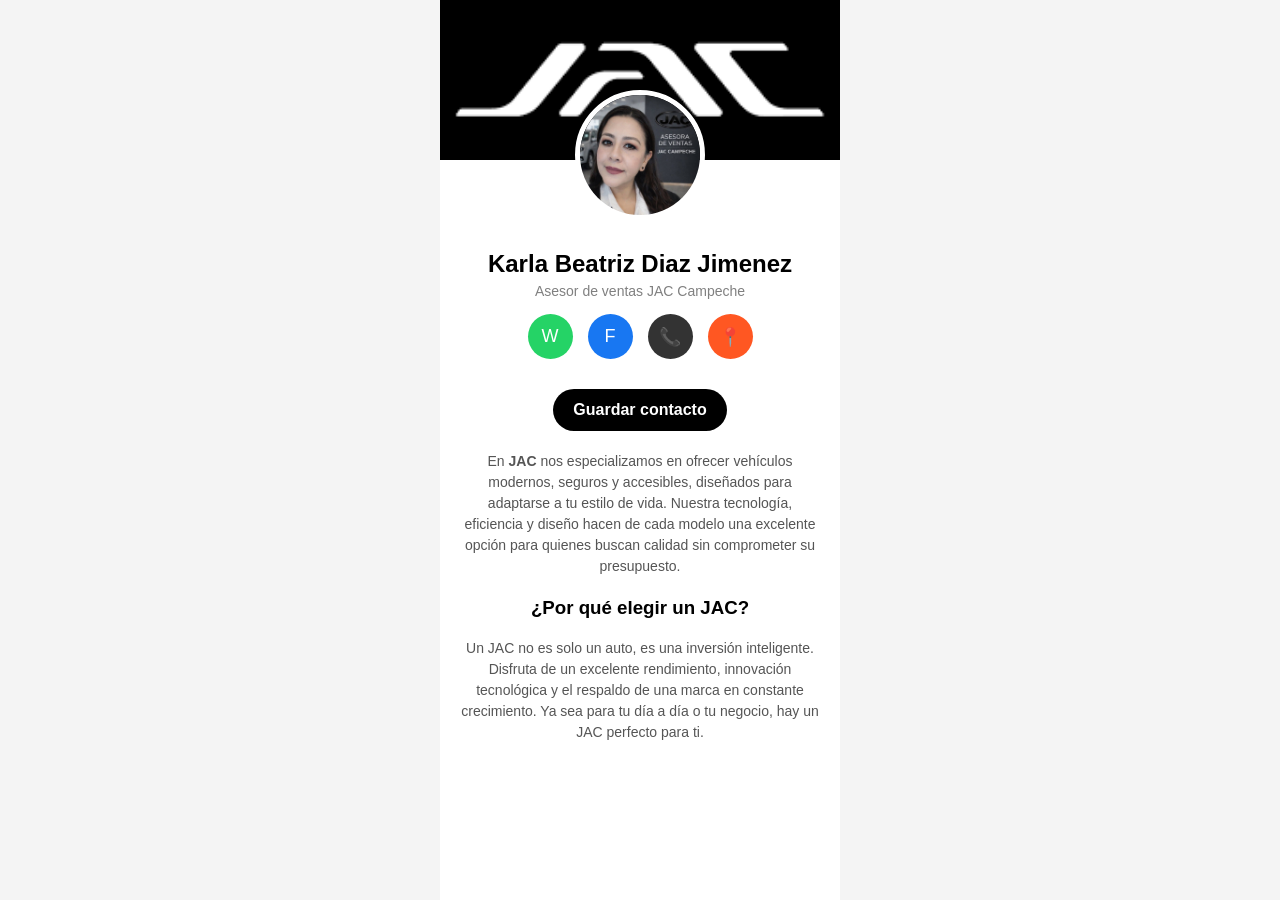
==== index.html @ d9a0061c "Primer sitio NFC Cards MX" ====
<!DOCTYPE html>
<html lang="es">
<head>
  <meta charset="UTF-8">
  <meta name="viewport" content="width=device-width, initial-scale=1.0">
  <title>Tarjeta Digital</title>

  <style>
    body {
      margin: 0;
      font-family: Arial, sans-serif;
      background: #f4f4f4;
    }

    .container {
      max-width: 400px;
      margin: auto;
      background: white;
      min-height: 100vh;
    }

    /* PORTADA */
    .header {
      height: 160px;
      background: url('src/logo.jpg') center/cover no-repeat;
      position: relative;
    }

    /* FOTO PERFIL */
    .profile-img {
      width: 120px;
      height: 120px;
      border-radius: 50%;
      object-fit: cover;
      border: 5px solid white;
      position: absolute;
      bottom: -60px;
      left: 50%;
      transform: translateX(-50%);
      background: white;
    }

    .content {
      padding: 80px 20px 20px;
      text-align: center;
    }

    h2 {
      margin: 10px 0 5px;
    }

    .subtitle {
      color: gray;
      font-size: 14px;
      margin-bottom: 15px;
    }

    /* ICONOS */
    .icons {
      display: flex;
      justify-content: center;
      gap: 15px;
      margin: 15px 0;
    }

    .icon-btn {
      width: 45px;
      height: 45px;
      border-radius: 50%;
      display: flex;
      align-items: center;
      justify-content: center;
      color: white;
      text-decoration: none;
      font-size: 18px;
    }

    .whatsapp { background: #25D366; }
    .facebook { background: #1877F2; }
    .phone { background: #333; }
    .location { background: #ff5722; }

    /* BOTÓN CONTACTO */
    .save-contact {
      display: inline-block;
      margin-top: 15px;
      padding: 12px 20px;
      background: black;
      color: white;
      border-radius: 25px;
      text-decoration: none;
      font-weight: bold;
    }

    /* TEXTO */
    .info {
      margin-top: 20px;
      text-align: center;
    }

    .info p {
      font-size: 14px;
      color: #555;
      line-height: 1.5;
    }

    .info h3 {
      margin-top: 20px;
    }

  </style>
</head>

<body>

  <div class="container">

    <!-- PORTADA -->
    <div class="header">
      <img src="src/Karla.jpg" class="profile-img">
    </div>

    <!-- CONTENIDO -->
    <div class="content">

      <h2>Karla Beatriz Diaz Jimenez</h2>
      <div class="subtitle">Asesor de ventas JAC Campeche</div>

      <!-- ICONOS -->
      <div class="icons">
        <a class="icon-btn whatsapp" href="https://wa.me/5219811570813" target="_blank">W</a>
        <a class="icon-btn facebook" href="https://www.facebook.com/share/17Bwk27FeB/" target="_blank">F</a>
        <a class="icon-btn phone" href="tel:9811570813">📞</a>
        <a class="icon-btn location" href="https://share.google/WEWTahcVkyHODmP9m" target="_blank">📍</a>
      </div>

      <!-- BOTÓN -->

      <a class="save-contact" href="contacto.vcf" download>
      Guardar contacto
     </a>
  

      <!-- TEXTO EMPRESA -->
      <div class="info">
        <p>
          En <strong>JAC</strong> nos especializamos en ofrecer vehículos modernos, seguros y accesibles, diseñados para adaptarse a tu estilo de vida.
          Nuestra tecnología, eficiencia y diseño hacen de cada modelo una excelente opción para quienes buscan calidad sin comprometer su presupuesto.
        </p>

        <h3>¿Por qué elegir un JAC?</h3>

        <p>
          Un JAC no es solo un auto, es una inversión inteligente. Disfruta de un excelente rendimiento, innovación tecnológica y el respaldo de una marca en constante crecimiento.
          Ya sea para tu día a día o tu negocio, hay un JAC perfecto para ti.
        </p>
      </div>

    </div>

  </div>

</body>
</html>
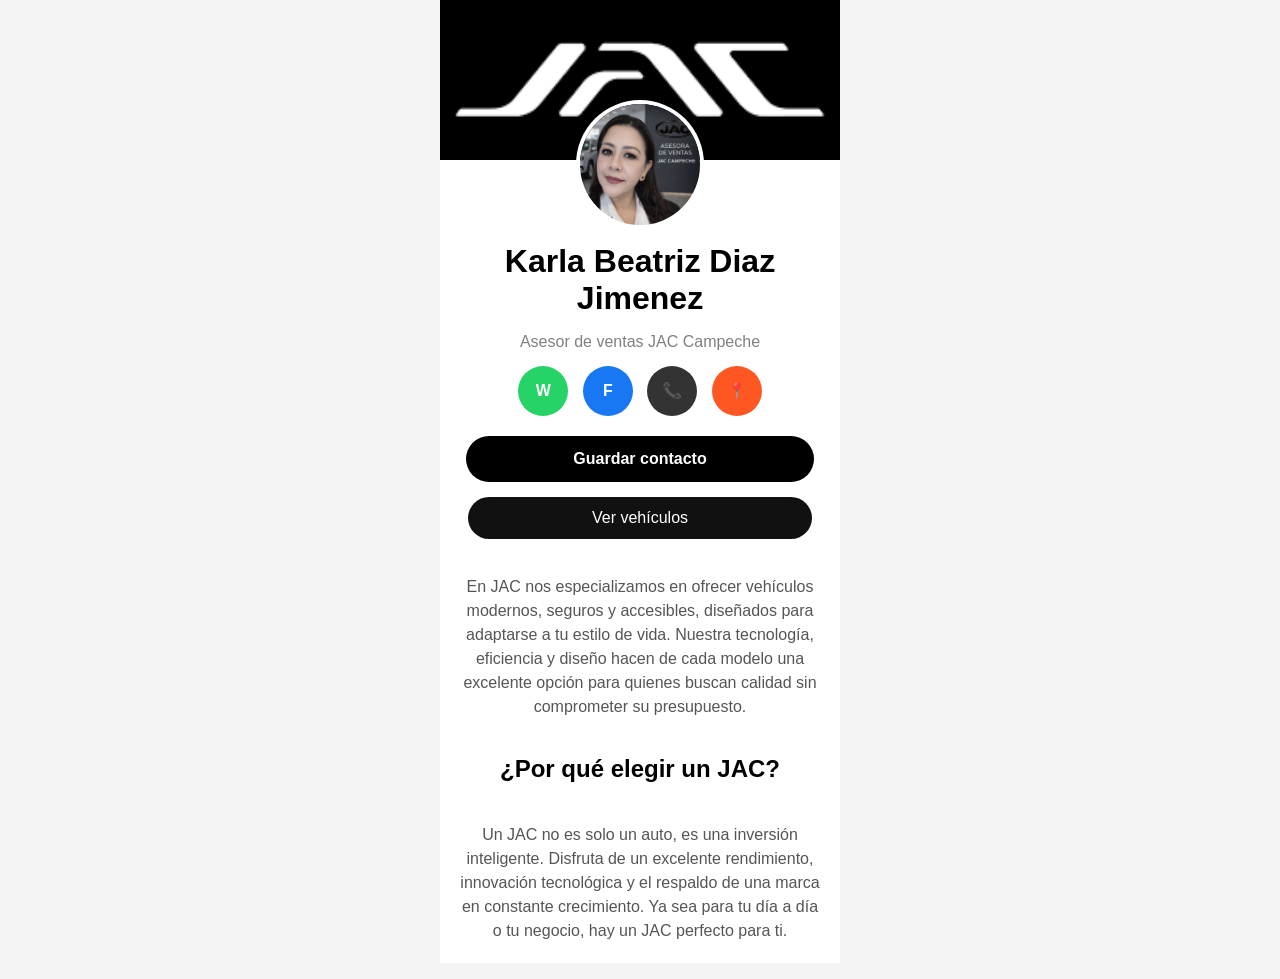
==== commit d7922a8b: "tarjeta karla lista" ====
--- a/index.html
+++ b/index.html
@@ -1,164 +1,65 @@
 <!DOCTYPE html>
 <html lang="es">
 <head>
-  <meta charset="UTF-8">
-  <meta name="viewport" content="width=device-width, initial-scale=1.0">
-  <title>Tarjeta Digital</title>
+<meta charset="UTF-8">
+<meta name="viewport" content="width=device-width, initial-scale=1.0">
+<title>Tarjeta Digital</title>
 
-  <style>
-    body {
-      margin: 0;
-      font-family: Arial, sans-serif;
-      background: #f4f4f4;
-    }
-
-    .container {
-      max-width: 400px;
-      margin: auto;
-      background: white;
-      min-height: 100vh;
-    }
-
-    /* PORTADA */
-    .header {
-      height: 160px;
-      background: url('src/logo.jpg') center/cover no-repeat;
-      position: relative;
-    }
-
-    /* FOTO PERFIL */
-    .profile-img {
-      width: 120px;
-      height: 120px;
-      border-radius: 50%;
-      object-fit: cover;
-      border: 5px solid white;
-      position: absolute;
-      bottom: -60px;
-      left: 50%;
-      transform: translateX(-50%);
-      background: white;
-    }
-
-    .content {
-      padding: 80px 20px 20px;
-      text-align: center;
-    }
-
-    h2 {
-      margin: 10px 0 5px;
-    }
-
-    .subtitle {
-      color: gray;
-      font-size: 14px;
-      margin-bottom: 15px;
-    }
-
-    /* ICONOS */
-    .icons {
-      display: flex;
-      justify-content: center;
-      gap: 15px;
-      margin: 15px 0;
-    }
-
-    .icon-btn {
-      width: 45px;
-      height: 45px;
-      border-radius: 50%;
-      display: flex;
-      align-items: center;
-      justify-content: center;
-      color: white;
-      text-decoration: none;
-      font-size: 18px;
-    }
-
-    .whatsapp { background: #25D366; }
-    .facebook { background: #1877F2; }
-    .phone { background: #333; }
-    .location { background: #ff5722; }
-
-    /* BOTÓN CONTACTO */
-    .save-contact {
-      display: inline-block;
-      margin-top: 15px;
-      padding: 12px 20px;
-      background: black;
-      color: white;
-      border-radius: 25px;
-      text-decoration: none;
-      font-weight: bold;
-    }
-
-    /* TEXTO */
-    .info {
-      margin-top: 20px;
-      text-align: center;
-    }
-
-    .info p {
-      font-size: 14px;
-      color: #555;
-      line-height: 1.5;
-    }
-
-    .info h3 {
-      margin-top: 20px;
-    }
-
-  </style>
+<link rel="stylesheet" href="css/styles.css">
 </head>
 
 <body>
 
-  <div class="container">
+<div class="container">
 
     <!-- PORTADA -->
-    <div class="header">
-      <img src="src/Karla.jpg" class="profile-img">
+    <div class="header"></div>
+
+    <!-- FOTO -->
+    <img src="src/Karla.jpg" class="profile-img">
+
+    <!-- NOMBRE -->
+    <h1>Karla Beatriz Diaz Jimenez</h1>
+    <p class="subtitle">Asesor de ventas JAC Campeche</p>
+
+    <!-- ICONOS -->
+    <div class="icons">
+        <!-- WhatsApp -->
+        <a href="https://wa.me/5219811570813" target="_blank" class="whatsapp">W</a>
+
+        <!-- Facebook -->
+        <a href="https://www.facebook.com/share/17Bwk27FeB/" target="_blank" class="facebook">F</a>
+
+        <!-- CONTACTO (VCF) -->
+        <a href="contacto.vcf" class="phone">📞</a>
+
+        <!-- UBICACIÓN -->
+        <a href="https://maps.app.goo.gl/nFrLwPjwnAX1MWM28" target="_blank" class="location">📍</a>
     </div>
 
-    <!-- CONTENIDO -->
-    <div class="content">
+    <!-- BOTÓN CONTACTO -->
+    <a href="contacto.vcf" class="btn">Guardar contacto</a>
 
-      <h2>Karla Beatriz Diaz Jimenez</h2>
-      <div class="subtitle">Asesor de ventas JAC Campeche</div>
+    <!-- BOTÓN VEHÍCULOS -->
+    <a href="autos.html" class="btn-autos">Ver vehículos</a>
 
-      <!-- ICONOS -->
-      <div class="icons">
-        <a class="icon-btn whatsapp" href="https://wa.me/5219811570813" target="_blank">W</a>
-        <a class="icon-btn facebook" href="https://www.facebook.com/share/17Bwk27FeB/" target="_blank">F</a>
-        <a class="icon-btn phone" href="tel:9811570813">📞</a>
-        <a class="icon-btn location" href="https://share.google/WEWTahcVkyHODmP9m" target="_blank">📍</a>
-      </div>
+    <!-- DESCRIPCIÓN -->
+    <p class="info">
+        En JAC nos especializamos en ofrecer vehículos modernos, seguros y accesibles,
+        diseñados para adaptarse a tu estilo de vida. Nuestra tecnología, eficiencia y diseño
+        hacen de cada modelo una excelente opción para quienes buscan calidad sin comprometer
+        su presupuesto.
+    </p>
 
-      <!-- BOTÓN -->
+    <h2>¿Por qué elegir un JAC?</h2>
 
-      <a class="save-contact" href="contacto.vcf" download>
-      Guardar contacto
-     </a>
-  
+    <p class="info">
+        Un JAC no es solo un auto, es una inversión inteligente. Disfruta de un excelente
+        rendimiento, innovación tecnológica y el respaldo de una marca en constante crecimiento.
+        Ya sea para tu día a día o tu negocio, hay un JAC perfecto para ti.
+    </p>
 
-      <!-- TEXTO EMPRESA -->
-      <div class="info">
-        <p>
-          En <strong>JAC</strong> nos especializamos en ofrecer vehículos modernos, seguros y accesibles, diseñados para adaptarse a tu estilo de vida.
-          Nuestra tecnología, eficiencia y diseño hacen de cada modelo una excelente opción para quienes buscan calidad sin comprometer su presupuesto.
-        </p>
-
-        <h3>¿Por qué elegir un JAC?</h3>
-
-        <p>
-          Un JAC no es solo un auto, es una inversión inteligente. Disfruta de un excelente rendimiento, innovación tecnológica y el respaldo de una marca en constante crecimiento.
-          Ya sea para tu día a día o tu negocio, hay un JAC perfecto para ti.
-        </p>
-      </div>
-
-    </div>
-
-  </div>
+</div>
 
 </body>
 </html>
--- a/css/styles.css
+++ b/css/styles.css
@@ -0,0 +1,93 @@
+body {
+    margin: 0;
+    font-family: Arial;
+    background: #f4f4f4;
+}
+
+.container {
+    max-width: 400px;
+    margin: auto;
+    background: white;
+    min-height: 100vh;
+    text-align: center;
+}
+
+/* PORTADA */
+.header {
+    height: 160px;
+    background: url('../src/logo.jpg') center/cover no-repeat;
+}
+
+/* FOTO */
+.profile-img {
+    width: 120px;
+    border-radius: 50%;
+    margin-top: -60px;
+    border: 4px solid white;
+}
+
+/* TEXTOS */
+h1 {
+    margin: 10px 0 5px;
+}
+
+.subtitle {
+    color: gray;
+    margin-bottom: 10px;
+}
+
+/* ICONOS */
+.icons a {
+    margin: 5px;
+    display: inline-flex;
+    justify-content: center;
+    align-items: center;
+    width: 50px;
+    height: 50px;
+    border-radius: 50%;
+    text-decoration: none;
+    color: white;
+    font-weight: bold;
+}
+
+/* COLORES */
+.whatsapp { background: #25D366; }
+.facebook { background: #1877F2; }
+.phone { background: #333; }
+.location { background: #ff5722; }
+
+/* BOTONES */
+.btn {
+    display: block;
+    width: 80%;
+    margin: 15px auto;
+    padding: 14px;
+    background: black;
+    color: white;
+    border-radius: 30px;
+    text-decoration: none;
+    font-weight: bold;
+}
+
+.btn-autos {
+    display: block;
+    width: 80%;
+    margin: 10px auto;
+    padding: 12px;
+    background: #111;
+    color: white;
+    border-radius: 30px;
+    text-decoration: none;
+}
+
+/* INFO */
+.info {
+    padding: 20px;
+    color: #555;
+    line-height: 1.5;
+}
+
+/* TITULO */
+h2 {
+    margin-top: 10px;
+}
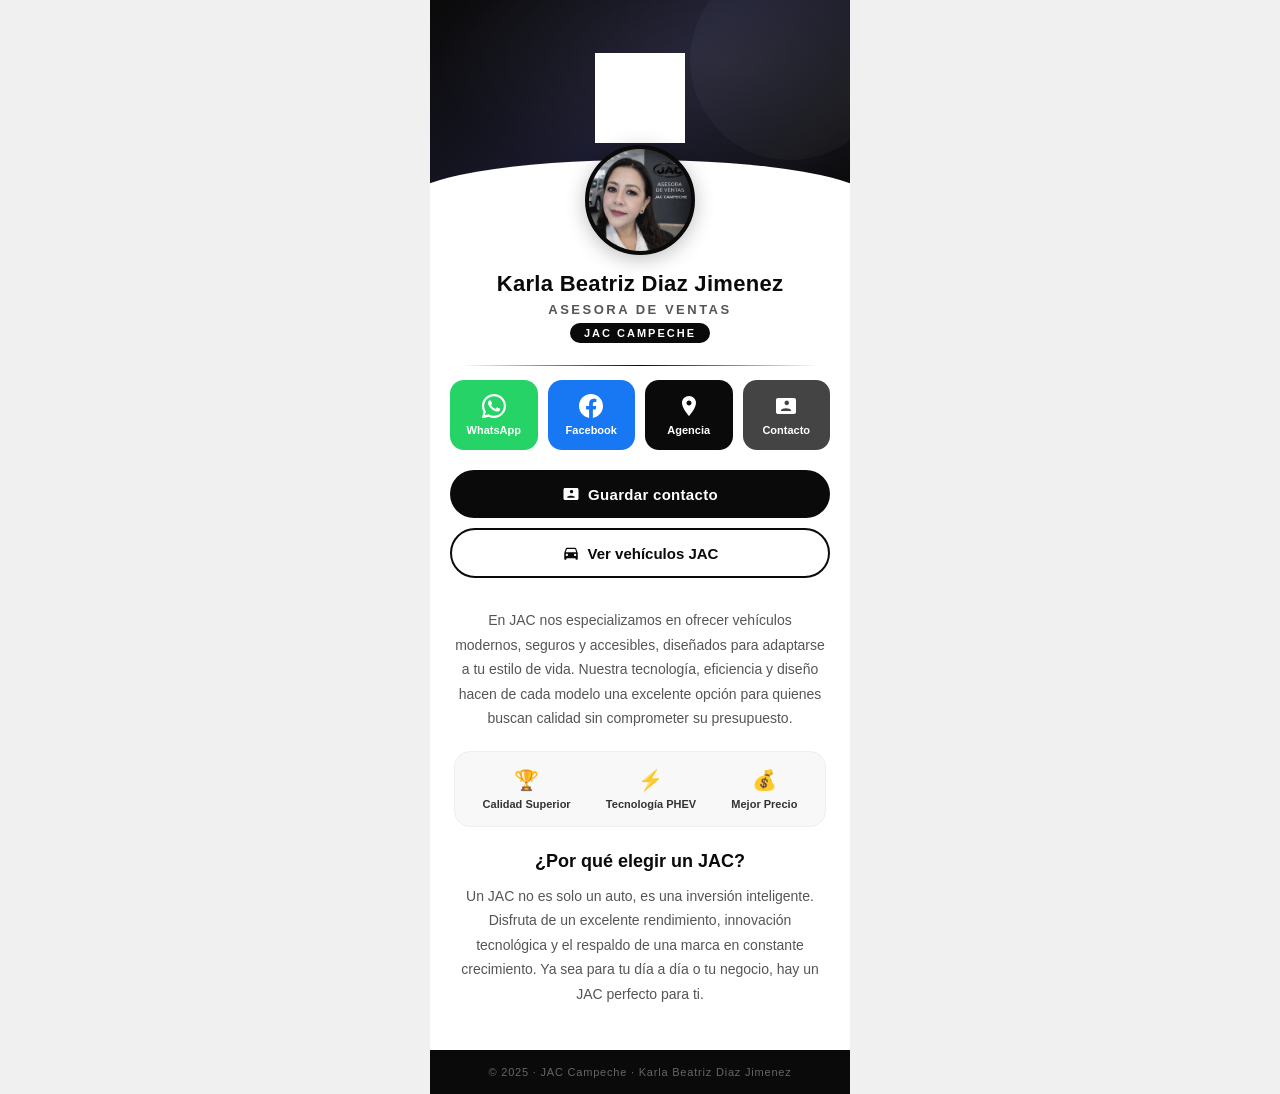
==== commit d62e8d18: "cambio de imagen y pdfs" ====
--- a/index.html
+++ b/index.html
@@ -3,63 +3,112 @@
 <head>
 <meta charset="UTF-8">
 <meta name="viewport" content="width=device-width, initial-scale=1.0">
-<title>Tarjeta Digital</title>
-
+<title>Karla Diaz – Asesora JAC Campeche</title>
 <link rel="stylesheet" href="css/styles.css">
 </head>
-
 <body>
 
 <div class="container">
 
-    <!-- PORTADA -->
-    <div class="header"></div>
+  <!-- HERO -->
+  <div class="hero">
+    <div class="hero-overlay"></div>
+    <div class="hero-content">
+      <img src="src/logo.jpg" alt="JAC" class="hero-logo"
+           onerror="this.style.display='none'; this.nextElementSibling.style.display='block'">
+      <span class="hero-logo-fallback" style="display:none;">JAC</span>
+    </div>
+  </div>
 
-    <!-- FOTO -->
-    <img src="src/Karla.jpg" class="profile-img">
+  <!-- FOTO -->
+  <div class="avatar-wrap">
+    <div class="avatar-ring">
+      <img src="src/Karla.jpg" alt="Karla Diaz" class="profile-img"
+           onerror="this.style.display='none'; this.nextElementSibling.style.display='flex'">
+      <div class="avatar-fallback">KD</div>
+    </div>
+  </div>
 
-    <!-- NOMBRE -->
+  <!-- DATOS -->
+  <div class="info-block">
     <h1>Karla Beatriz Diaz Jimenez</h1>
-    <p class="subtitle">Asesor de ventas JAC Campeche</p>
+    <p class="role">Asesora de Ventas</p>
+    <p class="brand-tag">JAC Campeche</p>
+  </div>
 
-    <!-- ICONOS -->
-    <div class="icons">
-        <!-- WhatsApp -->
-        <a href="https://wa.me/5219811570813" target="_blank" class="whatsapp">W</a>
+  <div class="divider"><span></span></div>
 
-        <!-- Facebook -->
-        <a href="https://www.facebook.com/share/17Bwk27FeB/" target="_blank" class="facebook">F</a>
+  <!-- ICONOS SOCIALES -->
+  <div class="social-grid">
+    <a href="https://wa.me/5219811570813" target="_blank" class="social-btn whatsapp">
+      <svg viewBox="0 0 24 24" fill="currentColor"><path d="M17.472 14.382c-.297-.149-1.758-.867-2.03-.967-.273-.099-.471-.148-.67.15-.197.297-.767.966-.94 1.164-.173.199-.347.223-.644.075-.297-.15-1.255-.463-2.39-1.475-.883-.788-1.48-1.761-1.653-2.059-.173-.297-.018-.458.13-.606.134-.133.298-.347.446-.52.149-.174.198-.298.298-.497.099-.198.05-.371-.025-.52-.075-.149-.669-1.612-.916-2.207-.242-.579-.487-.5-.669-.51-.173-.008-.371-.01-.57-.01-.198 0-.52.074-.792.372-.272.297-1.04 1.016-1.04 2.479 0 1.462 1.065 2.875 1.213 3.074.149.198 2.096 3.2 5.077 4.487.709.306 1.262.489 1.694.625.712.227 1.36.195 1.871.118.571-.085 1.758-.719 2.006-1.413.248-.694.248-1.289.173-1.413-.074-.124-.272-.198-.57-.347zM12 0C5.373 0 0 5.373 0 12c0 2.127.558 4.121 1.531 5.847L.057 23.578a.563.563 0 00.666.726l5.898-1.545A11.945 11.945 0 0012 24c6.627 0 12-5.373 12-12S18.627 0 12 0zm0 21.818a9.805 9.805 0 01-5.032-1.386l-.361-.215-3.739.98.998-3.638-.235-.374A9.817 9.817 0 012.182 12C2.182 6.57 6.57 2.182 12 2.182S21.818 6.57 21.818 12 17.43 21.818 12 21.818z"/></svg>
+      <span>WhatsApp</span>
+    </a>
 
-        <!-- CONTACTO (VCF) -->
-        <a href="contacto.vcf" class="phone">📞</a>
+    <a href="https://www.facebook.com/share/17Bwk27FeB/" target="_blank" class="social-btn facebook">
+      <svg viewBox="0 0 24 24" fill="currentColor"><path d="M24 12.073c0-6.627-5.373-12-12-12s-12 5.373-12 12c0 5.99 4.388 10.954 10.125 11.854v-8.385H7.078v-3.47h3.047V9.43c0-3.007 1.792-4.669 4.533-4.669 1.312 0 2.686.235 2.686.235v2.953H15.83c-1.491 0-1.956.925-1.956 1.874v2.25h3.328l-.532 3.47h-2.796v8.385C19.612 23.027 24 18.062 24 12.073z"/></svg>
+      <span>Facebook</span>
+    </a>
 
-        <!-- UBICACIÓN -->
-        <a href="https://maps.app.goo.gl/nFrLwPjwnAX1MWM28" target="_blank" class="location">📍</a>
+    <a href="https://maps.app.goo.gl/nFrLwPjwnAX1MWM28" target="_blank" class="social-btn location">
+      <svg viewBox="0 0 24 24" fill="currentColor"><path d="M12 2C8.13 2 5 5.13 5 9c0 5.25 7 13 7 13s7-7.75 7-13c0-3.87-3.13-7-7-7zm0 9.5c-1.38 0-2.5-1.12-2.5-2.5s1.12-2.5 2.5-2.5 2.5 1.12 2.5 2.5-1.12 2.5-2.5 2.5z"/></svg>
+      <span>Agencia</span>
+    </a>
+
+    <a href="contacto.vcf" class="social-btn contact">
+      <svg viewBox="0 0 24 24" fill="currentColor"><path d="M20 4H4c-1.1 0-2 .9-2 2v12c0 1.1.9 2 2 2h16c1.1 0 2-.9 2-2V6c0-1.1-.9-2-2-2zm-8 2.75A2.25 2.25 0 1112 11a2.25 2.25 0 010-4.25zM17 17H7v-.75c0-1.33 2.67-2 5-2s5 .67 5 2V17z"/></svg>
+      <span>Contacto</span>
+    </a>
+  </div>
+
+  <!-- BOTONES CTA -->
+  <div class="cta-section">
+    <a href="contacto.vcf" class="btn-primary">
+      <svg viewBox="0 0 24 24" fill="currentColor" width="18" height="18"><path d="M20 4H4c-1.1 0-2 .9-2 2v12c0 1.1.9 2 2 2h16c1.1 0 2-.9 2-2V6c0-1.1-.9-2-2-2zm-8 2.75A2.25 2.25 0 1112 11a2.25 2.25 0 010-4.25zM17 17H7v-.75c0-1.33 2.67-2 5-2s5 .67 5 2V17z"/></svg>
+      Guardar contacto
+    </a>
+    <a href="autos.html" class="btn-secondary">
+      <svg viewBox="0 0 24 24" fill="currentColor" width="18" height="18"><path d="M18.92 6.01C18.72 5.42 18.16 5 17.5 5h-11c-.66 0-1.21.42-1.42 1.01L3 12v8c0 .55.45 1 1 1h1c.55 0 1-.45 1-1v-1h12v1c0 .55.45 1 1 1h1c.55 0 1-.45 1-1v-8l-2.08-5.99zM6.5 16c-.83 0-1.5-.67-1.5-1.5S5.67 13 6.5 13s1.5.67 1.5 1.5S7.33 16 6.5 16zm11 0c-.83 0-1.5-.67-1.5-1.5s.67-1.5 1.5-1.5 1.5.67 1.5 1.5-.67 1.5-1.5 1.5zM5 11l1.5-4.5h11L19 11H5z"/></svg>
+      Ver vehículos JAC
+    </a>
+  </div>
+
+  <!-- DESCRIPCIÓN -->
+  <div class="desc-section">
+    <p class="desc-text">
+      En JAC nos especializamos en ofrecer vehículos modernos, seguros y accesibles,
+      diseñados para adaptarse a tu estilo de vida. Nuestra tecnología, eficiencia y diseño
+      hacen de cada modelo una excelente opción para quienes buscan calidad sin comprometer
+      su presupuesto.
+    </p>
+
+    <div class="highlight-bar">
+      <div class="highlight-item">
+        <span class="highlight-icon">🏆</span>
+        <span>Calidad Superior</span>
+      </div>
+      <div class="highlight-item">
+        <span class="highlight-icon">⚡</span>
+        <span>Tecnología PHEV</span>
+      </div>
+      <div class="highlight-item">
+        <span class="highlight-icon">💰</span>
+        <span>Mejor Precio</span>
+      </div>
     </div>
 
-    <!-- BOTÓN CONTACTO -->
-    <a href="contacto.vcf" class="btn">Guardar contacto</a>
+    <h2>¿Por qué elegir un JAC?</h2>
+    <p class="desc-text">
+      Un JAC no es solo un auto, es una inversión inteligente. Disfruta de un excelente
+      rendimiento, innovación tecnológica y el respaldo de una marca en constante crecimiento.
+      Ya sea para tu día a día o tu negocio, hay un JAC perfecto para ti.
+    </p>
+  </div>
 
-    <!-- BOTÓN VEHÍCULOS -->
-    <a href="autos.html" class="btn-autos">Ver vehículos</a>
-
-    <!-- DESCRIPCIÓN -->
-    <p class="info">
-        En JAC nos especializamos en ofrecer vehículos modernos, seguros y accesibles,
-        diseñados para adaptarse a tu estilo de vida. Nuestra tecnología, eficiencia y diseño
-        hacen de cada modelo una excelente opción para quienes buscan calidad sin comprometer
-        su presupuesto.
-    </p>
-
-    <h2>¿Por qué elegir un JAC?</h2>
-
-    <p class="info">
-        Un JAC no es solo un auto, es una inversión inteligente. Disfruta de un excelente
-        rendimiento, innovación tecnológica y el respaldo de una marca en constante crecimiento.
-        Ya sea para tu día a día o tu negocio, hay un JAC perfecto para ti.
-    </p>
+  <div class="footer">
+    <p>© 2025 · JAC Campeche · Karla Beatriz Diaz Jimenez</p>
+  </div>
 
 </div>
-
 </body>
 </html>
--- a/css/styles.css
+++ b/css/styles.css
@@ -1,93 +1,290 @@
+/* ===========================
+   JAC DIGITAL CARD – styles.css
+   =========================== */
+
+* { box-sizing: border-box; margin: 0; padding: 0; }
+
 body {
-    margin: 0;
-    font-family: Arial;
-    background: #f4f4f4;
+  font-family: 'Arial', sans-serif;
+  background: #f0f0f0;
+  min-height: 100vh;
 }
 
 .container {
-    max-width: 400px;
-    margin: auto;
-    background: white;
-    min-height: 100vh;
-    text-align: center;
-}
-
-/* PORTADA */
-.header {
-    height: 160px;
-    background: url('../src/logo.jpg') center/cover no-repeat;
-}
-
-/* FOTO */
+  max-width: 420px;
+  margin: 0 auto;
+  background: #ffffff;
+  min-height: 100vh;
+  overflow: hidden;
+}
+
+/* ── HERO ── */
+.hero {
+  height: 200px;
+  background: linear-gradient(135deg, #0a0a0a 0%, #1a1a2e 50%, #0a0a0a 100%);
+  position: relative;
+  display: flex;
+  align-items: center;
+  justify-content: center;
+  overflow: hidden;
+}
+
+.hero::before {
+  content: '';
+  position: absolute;
+  top: -40px; right: -40px;
+  width: 200px; height: 200px;
+  border-radius: 50%;
+  background: rgba(255,255,255,0.03);
+}
+
+.hero::after {
+  content: '';
+  position: absolute;
+  bottom: 0; left: 0; right: 0;
+  height: 40px;
+  background: white;
+  clip-path: ellipse(55% 100% at 50% 100%);
+}
+
+.hero-overlay {
+  position: absolute;
+  inset: 0;
+  background: radial-gradient(ellipse at 70% 30%, rgba(255,255,255,0.06) 0%, transparent 70%);
+}
+
+.hero-content {
+  position: relative;
+  z-index: 1;
+  text-align: center;
+}
+
+.hero-logo {
+  max-width: 180px;
+  max-height: 90px;
+  object-fit: contain;
+  filter: brightness(0) invert(1);
+}
+
+.hero-logo-fallback {
+  color: white;
+  font-size: 52px;
+  font-weight: 900;
+  letter-spacing: 10px;
+  text-shadow: 0 2px 12px rgba(0,0,0,0.5);
+}
+
+/* ── AVATAR ── */
+.avatar-wrap {
+  display: flex;
+  justify-content: center;
+  margin-top: -55px;
+  position: relative;
+  z-index: 10;
+}
+
+.avatar-ring {
+  width: 110px;
+  height: 110px;
+  border-radius: 50%;
+  border: 4px solid #0a0a0a;
+  box-shadow: 0 4px 20px rgba(0,0,0,0.25);
+  overflow: hidden;
+  background: #1a1a1a;
+  display: flex;
+  align-items: center;
+  justify-content: center;
+}
+
 .profile-img {
-    width: 120px;
-    border-radius: 50%;
-    margin-top: -60px;
-    border: 4px solid white;
-}
-
-/* TEXTOS */
-h1 {
-    margin: 10px 0 5px;
-}
-
-.subtitle {
-    color: gray;
-    margin-bottom: 10px;
-}
-
-/* ICONOS */
-.icons a {
-    margin: 5px;
-    display: inline-flex;
-    justify-content: center;
-    align-items: center;
-    width: 50px;
-    height: 50px;
-    border-radius: 50%;
-    text-decoration: none;
-    color: white;
-    font-weight: bold;
-}
-
-/* COLORES */
-.whatsapp { background: #25D366; }
-.facebook { background: #1877F2; }
-.phone { background: #333; }
-.location { background: #ff5722; }
-
-/* BOTONES */
-.btn {
-    display: block;
-    width: 80%;
-    margin: 15px auto;
-    padding: 14px;
-    background: black;
-    color: white;
-    border-radius: 30px;
-    text-decoration: none;
-    font-weight: bold;
-}
-
-.btn-autos {
-    display: block;
-    width: 80%;
-    margin: 10px auto;
-    padding: 12px;
-    background: #111;
-    color: white;
-    border-radius: 30px;
-    text-decoration: none;
-}
-
-/* INFO */
-.info {
-    padding: 20px;
-    color: #555;
-    line-height: 1.5;
-}
-
-/* TITULO */
-h2 {
-    margin-top: 10px;
+  width: 100%;
+  height: 100%;
+  object-fit: cover;
+}
+
+.avatar-fallback {
+  display: none;
+  color: white;
+  font-size: 32px;
+  font-weight: 700;
+  letter-spacing: 2px;
+}
+
+/* ── INFO BLOCK ── */
+.info-block {
+  text-align: center;
+  padding: 16px 20px 8px;
+}
+
+.info-block h1 {
+  font-size: 22px;
+  font-weight: 700;
+  color: #0a0a0a;
+  letter-spacing: 0.3px;
+}
+
+.role {
+  color: #555;
+  font-size: 13px;
+  font-weight: 600;
+  text-transform: uppercase;
+  letter-spacing: 2.5px;
+  margin-top: 5px;
+}
+
+.brand-tag {
+  display: inline-block;
+  margin-top: 6px;
+  background: #0a0a0a;
+  color: white;
+  font-size: 11px;
+  font-weight: 700;
+  letter-spacing: 2px;
+  text-transform: uppercase;
+  padding: 4px 14px;
+  border-radius: 20px;
+}
+
+/* ── DIVIDER ── */
+.divider {
+  display: flex;
+  align-items: center;
+  padding: 14px 30px;
+}
+
+.divider span {
+  flex: 1;
+  height: 1px;
+  background: linear-gradient(90deg, transparent, #0a0a0a, transparent);
+}
+
+/* ── SOCIAL GRID ── */
+.social-grid {
+  display: grid;
+  grid-template-columns: repeat(4, 1fr);
+  gap: 10px;
+  padding: 0 20px 20px;
+}
+
+.social-btn {
+  display: flex;
+  flex-direction: column;
+  align-items: center;
+  gap: 6px;
+  padding: 14px 8px;
+  border-radius: 14px;
+  text-decoration: none;
+  color: white;
+  font-size: 11px;
+  font-weight: 600;
+  transition: transform 0.15s;
+}
+
+.social-btn:active { transform: scale(0.94); }
+.social-btn svg { width: 24px; height: 24px; }
+
+.social-btn.whatsapp { background: #25D366; }
+.social-btn.facebook { background: #1877F2; }
+.social-btn.location { background: #0a0a0a; }
+.social-btn.contact  { background: #444; }
+
+/* ── CTA SECTION ── */
+.cta-section {
+  padding: 0 20px 20px;
+  display: flex;
+  flex-direction: column;
+  gap: 10px;
+}
+
+.btn-primary {
+  display: flex;
+  align-items: center;
+  justify-content: center;
+  gap: 8px;
+  padding: 15px;
+  background: #0a0a0a;
+  color: white;
+  border-radius: 50px;
+  text-decoration: none;
+  font-weight: 700;
+  font-size: 15px;
+  letter-spacing: 0.3px;
+  transition: opacity 0.15s, transform 0.1s;
+}
+
+.btn-primary:active { opacity: 0.85; transform: scale(0.98); }
+
+.btn-secondary {
+  display: flex;
+  align-items: center;
+  justify-content: center;
+  gap: 8px;
+  padding: 14px;
+  background: transparent;
+  color: #0a0a0a;
+  border: 2px solid #0a0a0a;
+  border-radius: 50px;
+  text-decoration: none;
+  font-weight: 600;
+  font-size: 15px;
+  transition: background 0.15s, color 0.15s;
+}
+
+.btn-secondary:active { background: #0a0a0a; color: white; }
+
+/* ── DESC SECTION ── */
+.desc-section {
+  padding: 10px 24px 24px;
+}
+
+.desc-text {
+  color: #555;
+  font-size: 14px;
+  line-height: 1.75;
+  text-align: center;
+  margin-bottom: 20px;
+}
+
+.highlight-bar {
+  display: flex;
+  justify-content: space-around;
+  background: #f8f8f8;
+  border-radius: 16px;
+  padding: 16px 10px;
+  margin-bottom: 24px;
+  border: 1px solid #eee;
+}
+
+.highlight-item {
+  display: flex;
+  flex-direction: column;
+  align-items: center;
+  gap: 6px;
+  font-size: 11px;
+  color: #333;
+  font-weight: 600;
+  text-align: center;
+}
+
+.highlight-icon { font-size: 20px; }
+
+.desc-section h2 {
+  font-size: 18px;
+  font-weight: 700;
+  color: #0a0a0a;
+  text-align: center;
+  margin-bottom: 12px;
+}
+
+/* ── FOOTER ── */
+.footer {
+  background: #0a0a0a;
+  padding: 16px;
+  text-align: center;
+}
+
+.footer p {
+  color: #666;
+  font-size: 11px;
+  letter-spacing: 0.8px;
 }
